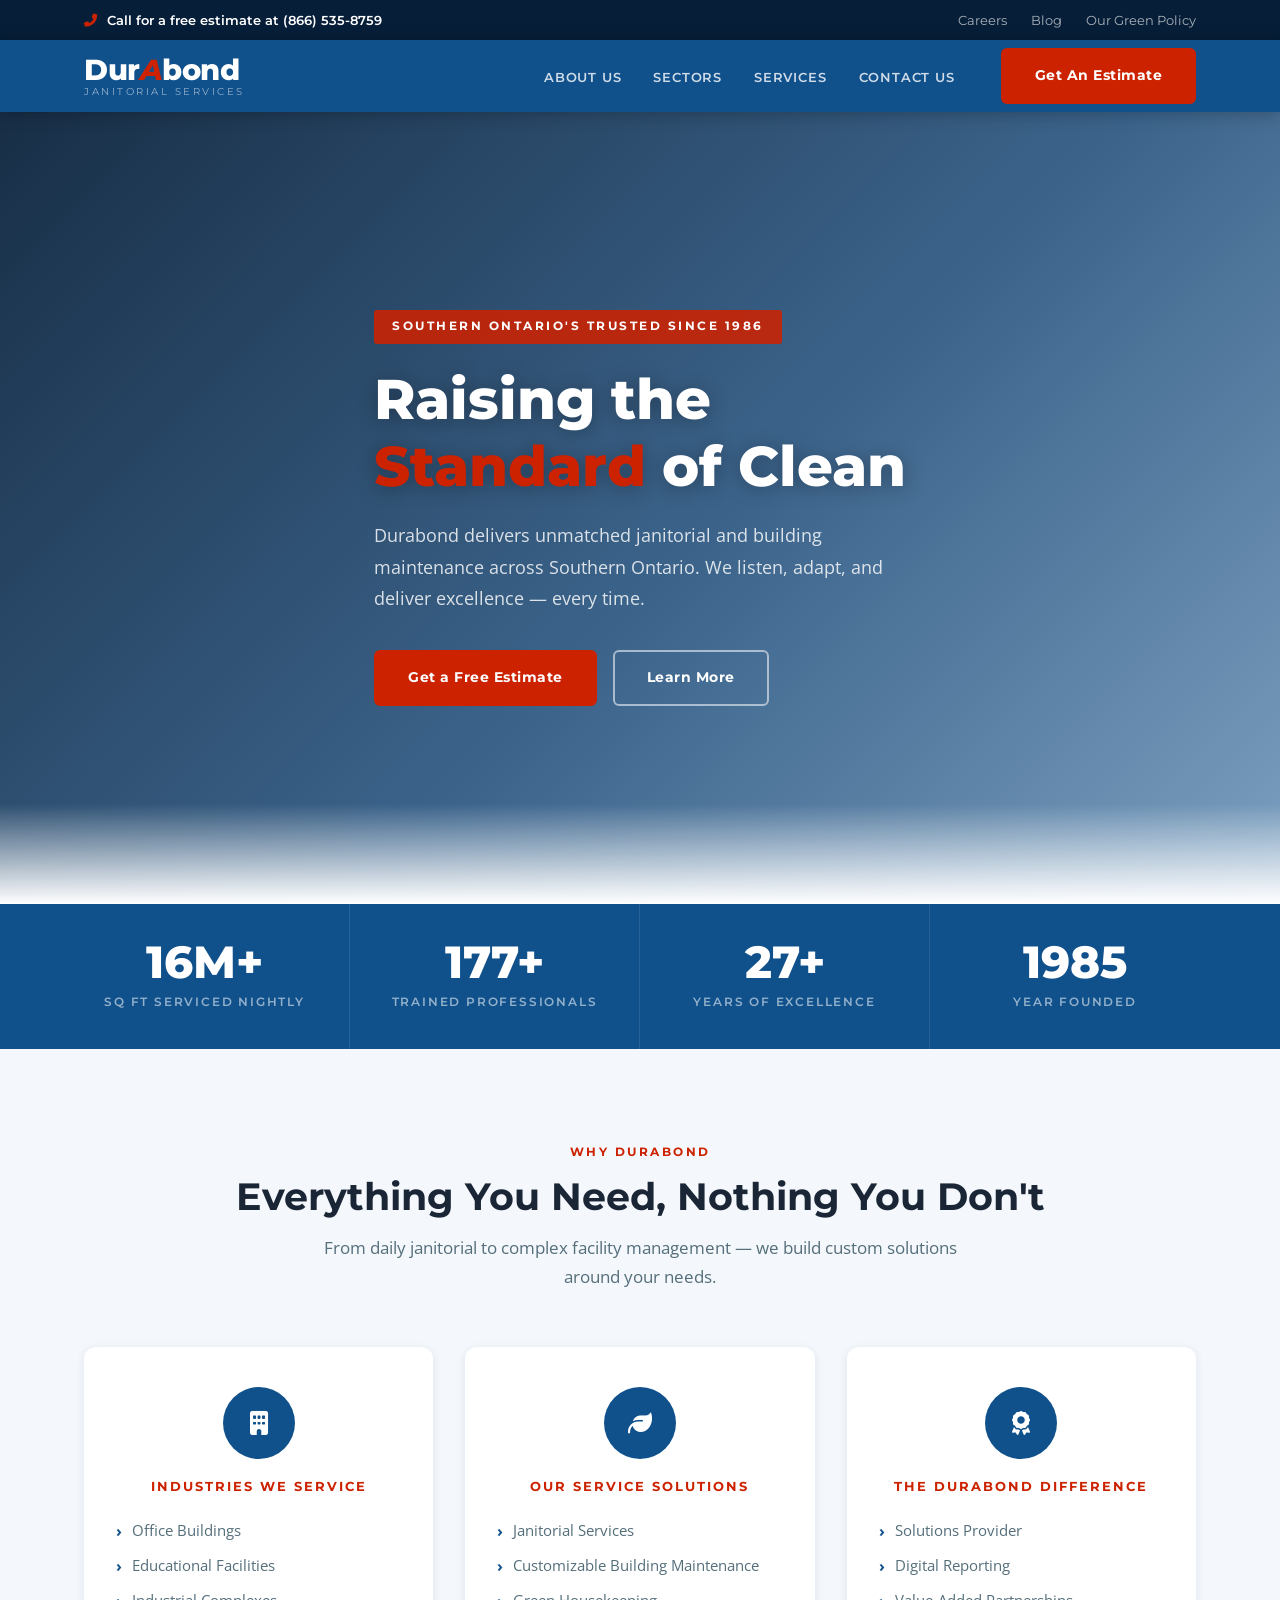
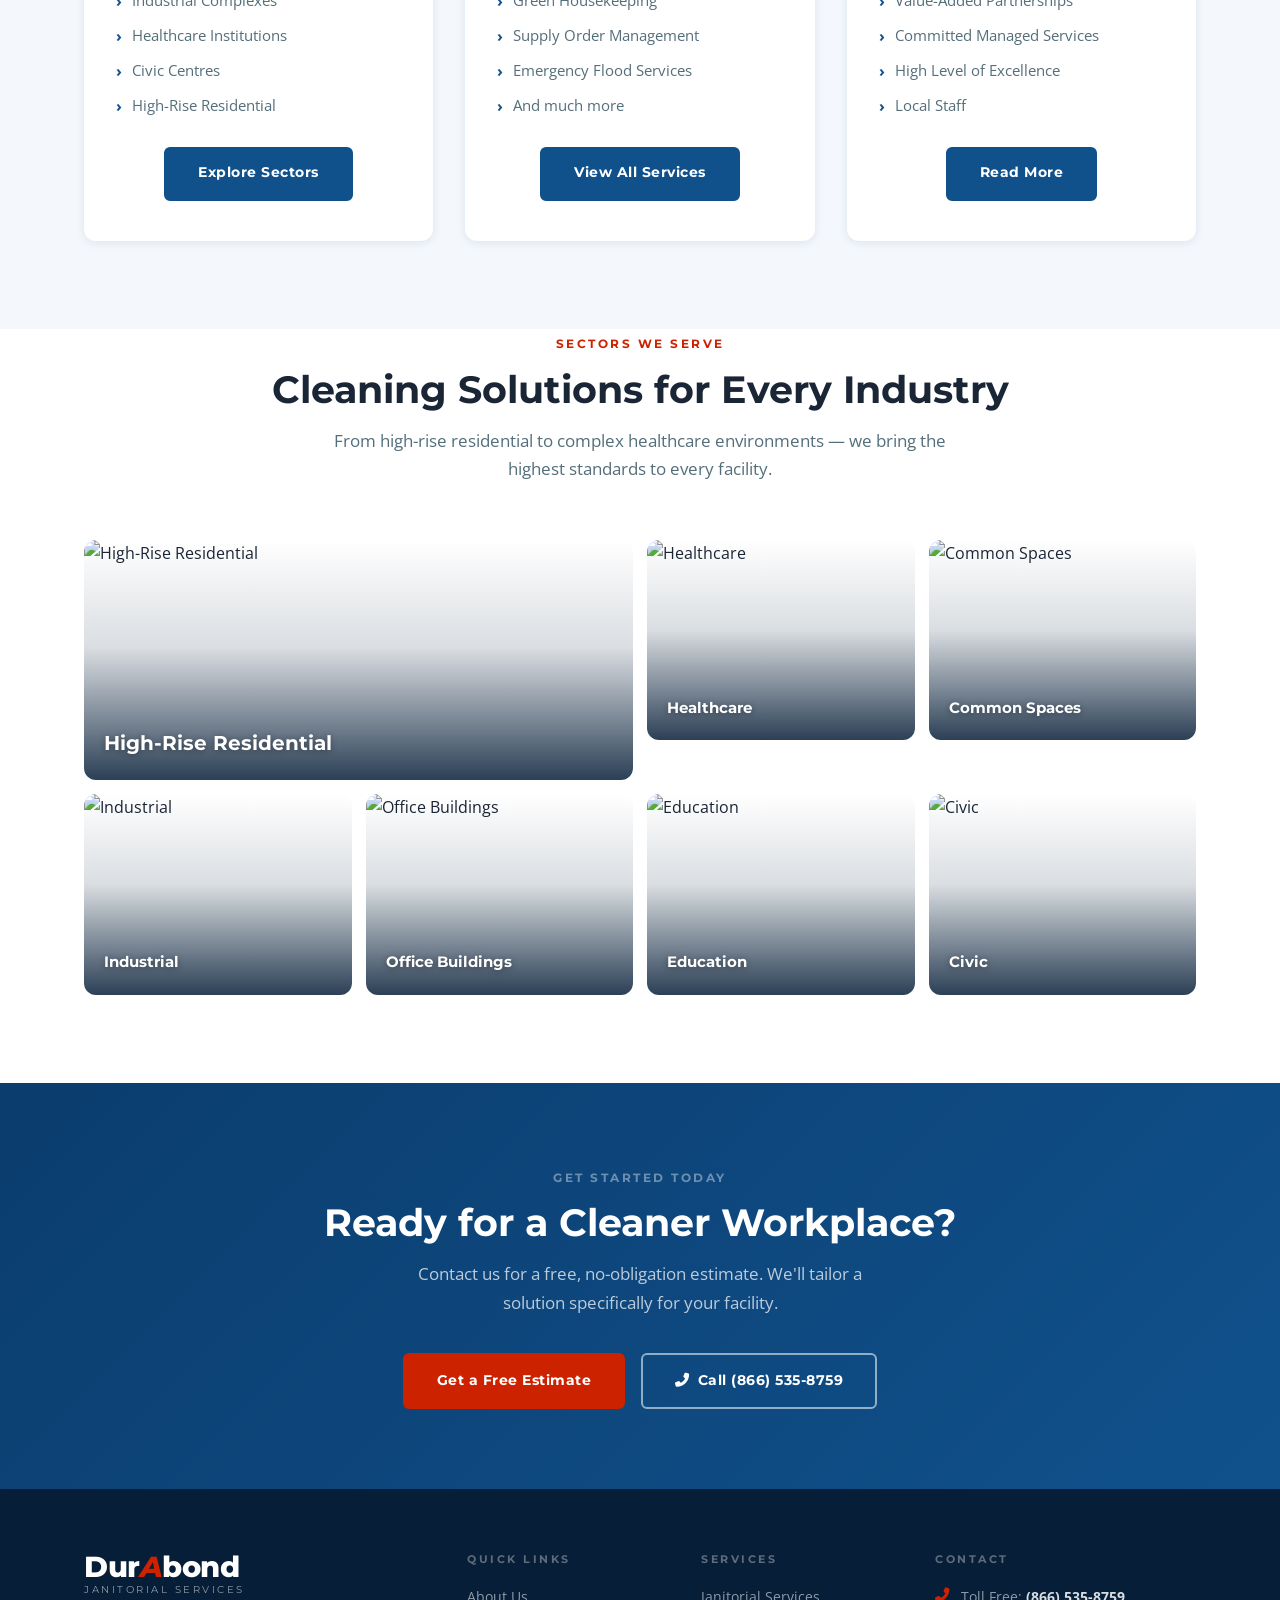
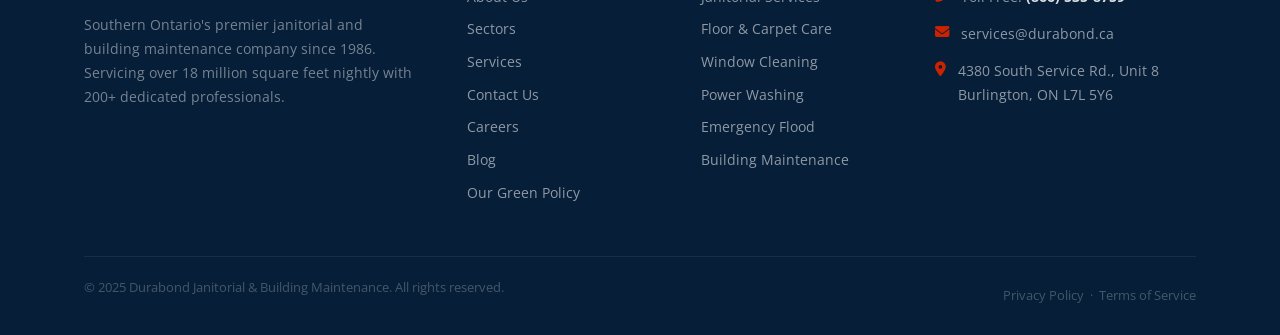
==== index.html @ b27818d4 "Initial commit: Durabond Janitorial Services website" ====
<!DOCTYPE html>
<html lang="en">
<head>
  <meta charset="UTF-8">
  <meta name="viewport" content="width=device-width, initial-scale=1.0">
  <title>Home — Durabond Janitorial Services</title>
  <meta name="description" content="Southern Ontario's premier janitorial and building maintenance company since 1986. Serving 18M+ sq ft nightly with 200+ trained professionals.">
  <link rel="preconnect" href="https://fonts.googleapis.com">
  <link rel="preconnect" href="https://fonts.gstatic.com" crossorigin>
  <link href="https://fonts.googleapis.com/css2?family=Montserrat:wght@400;500;600;700;800&family=Open+Sans:wght@400;500;600&display=swap" rel="stylesheet">
  <link rel="stylesheet" href="https://cdnjs.cloudflare.com/ajax/libs/font-awesome/6.5.0/css/all.min.css">
  <link rel="stylesheet" href="css/style.css">
</head>
<body>

  <!-- TOP BAR -->
  <div class="topbar">
    <div class="container">
      <div class="topbar-left">
        <a href="tel:18665358759" class="topbar-phone">
          <i class="fas fa-phone-alt"></i> Call for a free estimate at (866) 535-8759
        </a>
      </div>
      <div class="topbar-right">
        <a href="#">Careers</a>
        <a href="#">Blog</a>
        <a href="#">Our Green Policy</a>
      </div>
    </div>
  </div>

  <!-- HEADER -->
  <header class="header" id="header">
    <div class="container">
      <div class="header-inner">
        <a href="index.html" class="logo">
          <div class="logo-mark">Dur<span class="logo-a">A</span>bond</div>
          <div class="logo-sub">JANITORIAL SERVICES</div>
        </a>
        <nav class="nav" id="nav">
          <ul class="nav-list">
            <li><a href="about.html"    class="nav-link">ABOUT US</a></li>
            <li><a href="sectors.html"  class="nav-link">SECTORS</a></li>
            <li><a href="services.html" class="nav-link">SERVICES</a></li>
            <li><a href="contact.html"  class="nav-link">CONTACT US</a></li>
          </ul>
        </nav>
        <div class="header-actions">
          <a href="contact.html" class="btn btn-red">Get An Estimate</a>
          <button class="hamburger" id="hamburger" aria-label="Toggle menu">
            <span></span><span></span><span></span>
          </button>
        </div>
      </div>
    </div>
  </header>

  <!-- HERO -->
  <section class="hero">
    <div class="container">
      <div class="hero-content">
        <div class="hero-tag">Southern Ontario's Trusted Since 1986</div>
        <h1>Raising the<br><span>Standard</span> of Clean</h1>
        <p class="hero-sub">
          Durabond delivers unmatched janitorial and building maintenance
          across Southern Ontario. We listen, adapt, and deliver
          excellence — every time.
        </p>
        <div class="hero-actions">
          <a href="contact.html" class="btn btn-red">Get a Free Estimate</a>
          <a href="about.html"   class="btn btn-outline">Learn More</a>
        </div>
      </div>
    </div>
  </section>

  <!-- STATS STRIP -->
  <div class="stats-strip">
    <div class="stats-grid">
      <div class="stat-item">
        <div class="stat-number">
          <span class="stat-count" data-target="18" data-suffix="M+">18M+</span>
        </div>
        <div class="stat-label">Sq Ft Serviced Nightly</div>
      </div>
      <div class="stat-item">
        <div class="stat-number">
          <span class="stat-count" data-target="200" data-suffix="+">200+</span>
        </div>
        <div class="stat-label">Trained Professionals</div>
      </div>
      <div class="stat-item">
        <div class="stat-number">
          <span class="stat-count" data-target="30" data-suffix="+">30+</span>
        </div>
        <div class="stat-label">Years of Excellence</div>
      </div>
      <div class="stat-item">
        <div class="stat-number">
          <span class="stat-count" data-target="1986" data-from="1970" data-dur="1600" data-suffix="" data-noformat="true">1986</span>
        </div>
        <div class="stat-label">Year Founded</div>
      </div>
    </div>
  </div>

  <!-- FEATURES -->
  <section class="section features">
    <div class="container">
      <div class="section-header reveal">
        <div class="section-tag">Why Durabond</div>
        <h2>Everything You Need, Nothing You Don't</h2>
        <p>From daily janitorial to complex facility management — we build custom solutions around your needs.</p>
      </div>
      <div class="grid-3">
        <div class="feature-card">
          <div class="feature-icon"><i class="fas fa-building"></i></div>
          <h3>Industries We Service</h3>
          <ul>
            <li>Office Buildings</li>
            <li>Educational Facilities</li>
            <li>Industrial Complexes</li>
            <li>Healthcare Institutions</li>
            <li>Civic Centres</li>
            <li>High-Rise Residential</li>
          </ul>
          <a href="sectors.html" class="btn btn-navy">Explore Sectors</a>
        </div>
        <div class="feature-card">
          <div class="feature-icon"><i class="fas fa-leaf"></i></div>
          <h3>Our Service Solutions</h3>
          <ul>
            <li>Janitorial Services</li>
            <li>Customizable Building Maintenance</li>
            <li>Green Housekeeping</li>
            <li>Supply Order Management</li>
            <li>Emergency Flood Services</li>
            <li>And much more</li>
          </ul>
          <a href="services.html" class="btn btn-navy">View All Services</a>
        </div>
        <div class="feature-card">
          <div class="feature-icon"><i class="fas fa-award"></i></div>
          <h3>The Durabond Difference</h3>
          <ul>
            <li>Solutions Provider</li>
            <li>Digital Reporting</li>
            <li>Value-Added Partnerships</li>
            <li>Committed Managed Services</li>
            <li>High Level of Excellence</li>
            <li>Local Staff</li>
          </ul>
          <a href="about.html" class="btn btn-navy">Read More</a>
        </div>
      </div>
    </div>
  </section>

  <!-- SECTORS SHOWCASE -->
  <section class="section sectors-showcase" style="padding-top:0">
    <div class="container">
      <div class="section-header reveal">
        <div class="section-tag">Sectors We Serve</div>
        <h2>Cleaning Solutions for Every Industry</h2>
        <p>From high-rise residential to complex healthcare environments — we bring the highest standards to every facility.</p>
      </div>
      <div class="sectors-grid">
        <div class="sector-card wide reveal" onclick="location.href='sectors.html'">
          <img src="https://images.unsplash.com/photo-1486325212027-8081e485255e?w=900&q=80&auto=format&fit=crop" alt="High-Rise Residential" loading="lazy">
          <div class="sector-overlay"><div class="sector-label">High-Rise Residential</div></div>
        </div>
        <div class="sector-card reveal reveal-delay-1" onclick="location.href='sectors.html'">
          <img src="https://images.unsplash.com/photo-1519494026892-80bbd2d6fd0d?w=600&q=80&auto=format&fit=crop" alt="Healthcare" loading="lazy">
          <div class="sector-overlay"><div class="sector-label">Healthcare</div></div>
        </div>
        <div class="sector-card reveal reveal-delay-2" onclick="location.href='sectors.html'">
          <img src="https://images.unsplash.com/photo-1497366412874-3415097a27e7?w=600&q=80&auto=format&fit=crop" alt="Common Spaces" loading="lazy">
          <div class="sector-overlay"><div class="sector-label">Common Spaces</div></div>
        </div>
        <div class="sector-card reveal reveal-delay-1" onclick="location.href='sectors.html'">
          <img src="https://images.unsplash.com/photo-1504307651254-35680f356dfd?w=600&q=80&auto=format&fit=crop" alt="Industrial" loading="lazy">
          <div class="sector-overlay"><div class="sector-label">Industrial</div></div>
        </div>
        <div class="sector-card reveal reveal-delay-2" onclick="location.href='sectors.html'">
          <img src="https://images.unsplash.com/photo-1497366216548-37526070297c?w=600&q=80&auto=format&fit=crop" alt="Office Buildings" loading="lazy">
          <div class="sector-overlay"><div class="sector-label">Office Buildings</div></div>
        </div>
        <div class="sector-card reveal reveal-delay-3" onclick="location.href='sectors.html'">
          <img src="https://images.unsplash.com/photo-1580582932707-520aed937b7b?w=600&q=80&auto=format&fit=crop" alt="Education" loading="lazy">
          <div class="sector-overlay"><div class="sector-label">Education</div></div>
        </div>
        <div class="sector-card reveal reveal-delay-4" onclick="location.href='sectors.html'">
          <img src="https://images.unsplash.com/photo-1568992687947-868a62a9f521?w=600&q=80&auto=format&fit=crop" alt="Civic" loading="lazy">
          <div class="sector-overlay"><div class="sector-label">Civic</div></div>
        </div>
      </div>
    </div>
  </section>

  <!-- CTA BANNER -->
  <section class="cta-banner">
    <div class="container">
      <div class="section-tag" style="color:rgba(255,255,255,.4)">Get Started Today</div>
      <h2>Ready for a Cleaner Workplace?</h2>
      <p>Contact us for a free, no-obligation estimate. We'll tailor a solution specifically for your facility.</p>
      <div class="btn-group">
        <a href="contact.html"       class="btn btn-red">Get a Free Estimate</a>
        <a href="tel:18665358759"   class="btn btn-outline">
          <i class="fas fa-phone-alt" style="margin-right:8px"></i>Call (866) 535-8759
        </a>
      </div>
    </div>
  </section>

  <!-- FOOTER -->
  <footer class="footer">
    <div class="container">
      <div class="footer-grid">
        <div class="footer-brand">
          <a href="index.html" class="logo">
            <div class="logo-mark">Dur<span class="logo-a">A</span>bond</div>
            <div class="logo-sub">JANITORIAL SERVICES</div>
          </a>
          <p>Southern Ontario's premier janitorial and building maintenance company since 1986. Servicing over 18 million square feet nightly with 200+ dedicated professionals.</p>
        </div>
        <div class="footer-col">
          <h5>Quick Links</h5>
          <div class="footer-links">
            <a href="about.html">About Us</a>
            <a href="sectors.html">Sectors</a>
            <a href="services.html">Services</a>
            <a href="contact.html">Contact Us</a>
            <a href="#">Careers</a>
            <a href="#">Blog</a>
            <a href="#">Our Green Policy</a>
          </div>
        </div>
        <div class="footer-col">
          <h5>Services</h5>
          <div class="footer-links">
            <a href="services.html">Janitorial Services</a>
            <a href="services.html">Floor &amp; Carpet Care</a>
            <a href="services.html">Window Cleaning</a>
            <a href="services.html">Power Washing</a>
            <a href="services.html">Emergency Flood</a>
            <a href="services.html">Building Maintenance</a>
          </div>
        </div>
        <div class="footer-col">
          <h5>Contact</h5>
          <div class="footer-ci-item">
            <i class="fas fa-phone-alt"></i>
            <div>Toll Free: <strong style="color:rgba(255,255,255,.85)">(866) 535-8759</strong></div>
          </div>
          <div class="footer-ci-item">
            <i class="fas fa-envelope"></i>
            <div>services@durabond.ca</div>
          </div>
          <div class="footer-ci-item">
            <i class="fas fa-map-marker-alt"></i>
            <div>4380 South Service Rd., Unit 8<br>Burlington, ON  L7L 5Y6</div>
          </div>
        </div>
      </div>
      <div class="footer-bottom">
        <p>&copy; 2025 Durabond Janitorial &amp; Building Maintenance. All rights reserved.</p>
        <p><a href="#">Privacy Policy</a> &nbsp;·&nbsp; <a href="#">Terms of Service</a></p>
      </div>
    </div>
  </footer>

  <script src="js/main.js"></script>
</body>
</html>
---- css/style.css ----
/* ============================================================
   DURABOND JANITORIAL SERVICES — Redesign Preview 2025
   Brand: Navy #10518C | Red #CC2200 | White
   ============================================================ */

@import url('https://fonts.googleapis.com/css2?family=Montserrat:wght@400;500;600;700;800&family=Open+Sans:wght@400;500;600&display=swap');

/* ==================== RESET & VARIABLES ==================== */
*, *::before, *::after { box-sizing: border-box; margin: 0; padding: 0; }

:root {
  --navy:        #10518C;
  --navy-dark:   #0b3d6e;
  --navy-darker: #061e38;
  --red:         #CC2200;
  --red-hover:   #a81b00;
  --white:       #ffffff;
  --off-white:   #f4f7fb;
  --light:       #eef1f8;
  --border:      #dce4ef;
  --text:        #1a2535;
  --muted:       #546e7a;
  --font-h:      'Montserrat', sans-serif;
  --font-b:      'Open Sans', sans-serif;
  --sh-sm:       0 2px 8px rgba(16,81,140,.10);
  --sh:          0 4px 20px rgba(16,81,140,.15);
  --sh-lg:       0 8px 40px rgba(16,81,140,.20);
  --r:           6px;
  --r-lg:        12px;
  --ease:        0.3s ease;
  --max:         1160px;
}

html { scroll-behavior: smooth; }
body { font-family: var(--font-b); font-size: 16px; color: var(--text); line-height: 1.7; background: var(--white); }
img  { max-width: 100%; height: auto; display: block; }
a    { text-decoration: none; color: inherit; }
ul   { list-style: none; }
p    { margin-bottom: 1rem; }
p:last-child { margin-bottom: 0; }

/* ==================== TYPOGRAPHY ==================== */
h1, h2, h3, h4, h5 { font-family: var(--font-h); line-height: 1.2; color: var(--text); }
h1 { font-size: clamp(2rem, 5vw, 3.5rem); font-weight: 800; }
h2 { font-size: clamp(1.6rem, 3.5vw, 2.4rem); font-weight: 700; }
h3 { font-size: 1.3rem; font-weight: 700; }
h4 { font-size: 1.05rem; font-weight: 600; }

/* ==================== LAYOUT ==================== */
.container { max-width: var(--max); margin: 0 auto; padding: 0 24px; }

.section    { padding: 88px 0; }
.section-sm { padding: 56px 0; }

.section-header        { text-align: center; margin-bottom: 56px; }
.section-header h2     { margin-bottom: 14px; }
.section-header p      { font-size: 1.05rem; color: var(--muted); max-width: 640px; margin: 0 auto; }

.section-tag {
  display: inline-block;
  font-family: var(--font-h);
  font-size: 0.72rem;
  font-weight: 700;
  letter-spacing: 2.5px;
  text-transform: uppercase;
  color: var(--red);
  margin-bottom: 12px;
}

.grid-2 { display: grid; grid-template-columns: 1fr 1fr; gap: 40px; }
.grid-3 { display: grid; grid-template-columns: repeat(3, 1fr); gap: 32px; }
.grid-4 { display: grid; grid-template-columns: repeat(4, 1fr); gap: 28px; }

/* ==================== BUTTONS ==================== */
.btn {
  display: inline-block;
  font-family: var(--font-h);
  font-size: 0.88rem;
  font-weight: 700;
  letter-spacing: 0.5px;
  padding: 14px 32px;
  border-radius: var(--r);
  border: 2px solid transparent;
  cursor: pointer;
  transition: var(--ease);
  white-space: nowrap;
}
.btn-red    { background: var(--red);  color: var(--white); border-color: var(--red); }
.btn-red:hover    { background: var(--red-hover); border-color: var(--red-hover); transform: translateY(-2px); box-shadow: 0 6px 20px rgba(204,34,0,.35); }
.btn-navy   { background: var(--navy); color: var(--white); border-color: var(--navy); }
.btn-navy:hover   { background: var(--navy-dark); border-color: var(--navy-dark); transform: translateY(-2px); box-shadow: 0 6px 20px rgba(16,81,140,.35); }
.btn-outline { background: transparent; color: var(--white); border-color: rgba(255,255,255,.55); }
.btn-outline:hover { background: rgba(255,255,255,.12); border-color: var(--white); transform: translateY(-2px); }

/* ==================== TOP BAR ==================== */
.topbar { background: var(--navy-darker); padding: 9px 0; font-size: 0.82rem; font-family: var(--font-h); }
.topbar .container { display: flex; align-items: center; justify-content: space-between; }
.topbar a { color: rgba(255,255,255,.65); transition: var(--ease); }
.topbar a:hover { color: var(--white); }
.topbar-phone { color: var(--white) !important; font-weight: 600; }
.topbar-phone i { color: var(--red); margin-right: 6px; }
.topbar-right { display: flex; gap: 24px; }

/* ==================== HEADER ==================== */
.header {
  background: var(--navy);
  position: sticky;
  top: 0;
  z-index: 1000;
  box-shadow: 0 2px 16px rgba(0,0,0,.25);
}
.header-inner {
  display: flex;
  align-items: center;
  height: 72px;
  gap: 32px;
}

/* Logo */
.logo { display: flex; flex-direction: column; line-height: 1; flex-shrink: 0; }
.logo-mark { font-family: var(--font-h); font-size: 1.8rem; font-weight: 800; color: var(--white); letter-spacing: -0.5px; }
.logo-mark .logo-a { color: var(--red); font-style: italic; }
.logo-sub  { font-family: var(--font-h); font-size: 0.6rem; letter-spacing: 2.5px; text-transform: uppercase; color: rgba(255,255,255,.55); margin-top: 3px; }

/* Nav */
.nav { margin-left: auto; }
.nav-list { display: flex; align-items: center; gap: 4px; }
.nav-link {
  font-family: var(--font-h);
  font-size: 0.82rem;
  font-weight: 600;
  letter-spacing: 0.8px;
  color: rgba(255,255,255,.8);
  padding: 7px 14px;
  border-radius: var(--r);
  transition: var(--ease);
}
.nav-link:hover, .nav-link.active { color: var(--white); background: rgba(255,255,255,.12); }

/* Header Actions */
.header-actions { display: flex; align-items: center; gap: 16px; flex-shrink: 0; }

/* Hamburger */
.hamburger { display: none; flex-direction: column; justify-content: center; gap: 5px; background: none; border: none; cursor: pointer; padding: 4px; width: 36px; }
.hamburger span { display: block; height: 2px; width: 100%; background: var(--white); border-radius: 2px; transition: var(--ease); }
.hamburger.active span:nth-child(1) { transform: translateY(7px) rotate(45deg); }
.hamburger.active span:nth-child(2) { opacity: 0; transform: scaleX(0); }
.hamburger.active span:nth-child(3) { transform: translateY(-7px) rotate(-45deg); }

/* ==================== HERO ==================== */
.hero {
  position: relative;
  min-height: 88vh;
  display: flex;
  align-items: center;
  background:
    linear-gradient(135deg, rgba(6,30,56,.93) 0%, rgba(11,61,110,.80) 55%, rgba(16,81,140,.55) 100%),
    url('https://images.unsplash.com/photo-1486325212027-8081e485255e?w=1600&q=85&auto=format&fit=crop') center/cover no-repeat;
  overflow: hidden;
}
.hero::after {
  content: '';
  position: absolute;
  bottom: 0; left: 0; right: 0;
  height: 100px;
  background: linear-gradient(to top, var(--white) 0%, transparent 100%);
  pointer-events: none;
}
.hero-content { position: relative; z-index: 1; max-width: 700px; }
.hero-tag {
  display: inline-block;
  background: rgba(204,34,0,.88);
  color: var(--white);
  font-family: var(--font-h);
  font-size: 0.72rem;
  font-weight: 700;
  letter-spacing: 2.5px;
  text-transform: uppercase;
  padding: 7px 18px;
  border-radius: 3px;
  margin-bottom: 22px;
}
.hero h1      { color: var(--white); margin-bottom: 20px; text-shadow: 0 2px 20px rgba(0,0,0,.3); }
.hero h1 span { color: var(--red); }
.hero-sub     { font-size: 1.12rem; color: rgba(255,255,255,.82); margin-bottom: 36px; max-width: 520px; line-height: 1.75; }
.hero-actions { display: flex; gap: 16px; flex-wrap: wrap; }

/* Hero animations */
.hero-content > * { opacity: 0; animation: fadeUp 0.8s ease forwards; }
.hero-content > *:nth-child(1) { animation-delay: 0.15s; }
.hero-content > *:nth-child(2) { animation-delay: 0.30s; }
.hero-content > *:nth-child(3) { animation-delay: 0.45s; }
.hero-content > *:nth-child(4) { animation-delay: 0.60s; }

/* ==================== STATS STRIP ==================== */
.stats-strip { background: var(--navy); }
.stats-grid  { display: grid; grid-template-columns: repeat(4, 1fr); max-width: var(--max); margin: 0 auto; }
.stat-item   {
  padding: 36px 24px;
  text-align: center;
  border-right: 1px solid rgba(255,255,255,.1);
  transition: var(--ease);
}
.stat-item:last-child { border-right: none; }
.stat-item:hover { background: rgba(255,255,255,.06); }
.stat-number { font-family: var(--font-h); font-size: 2.8rem; font-weight: 800; color: var(--white); line-height: 1; margin-bottom: 7px; }
.stat-number .stat-count { color: var(--white); }
.stat-number .stat-unit  { color: var(--red); font-size: 2.2rem; }
.stat-label  { font-family: var(--font-h); font-size: 0.75rem; font-weight: 600; letter-spacing: 1.8px; text-transform: uppercase; color: rgba(255,255,255,.55); }

/* ==================== FEATURES SECTION ==================== */
.features { background: var(--off-white); }
.feature-card {
  background: var(--white);
  border-radius: var(--r-lg);
  padding: 40px 32px;
  text-align: center;
  box-shadow: var(--sh-sm);
  transition: var(--ease);
  display: flex;
  flex-direction: column;
  align-items: center;
}
.feature-card:hover { transform: translateY(-5px); box-shadow: var(--sh); }
.feature-icon { width: 72px; height: 72px; background: var(--navy); border-radius: 50%; display: flex; align-items: center; justify-content: center; margin: 0 auto 20px; }
.feature-icon i { font-size: 1.5rem; color: var(--white); }
.feature-card h3 { font-size: 0.82rem; letter-spacing: 2px; text-transform: uppercase; color: var(--red); margin-bottom: 18px; }
.feature-card ul { text-align: left; color: var(--muted); font-size: 0.92rem; width: 100%; }
.feature-card ul li { padding: 5px 0; padding-left: 16px; position: relative; }
.feature-card ul li::before { content: '›'; position: absolute; left: 0; color: var(--navy); font-weight: 700; font-size: 1rem; }
.feature-card .btn { margin-top: auto; padding-top: 12px; }
.feature-card .btn { margin-top: 24px; }

/* ==================== SECTORS SHOWCASE (Homepage) ==================== */
.sectors-showcase { background: var(--white); }
.sectors-grid {
  display: grid;
  grid-template-columns: repeat(4, 1fr);
  gap: 14px;
}
.sector-card         { position: relative; border-radius: var(--r-lg); overflow: hidden; cursor: pointer; aspect-ratio: 4/3; }
.sector-card.wide    { grid-column: span 2; aspect-ratio: 16/7; }
.sector-card img     { width: 100%; height: 100%; object-fit: cover; transition: transform 0.55s ease; }
.sector-card:hover img { transform: scale(1.06); }
.sector-overlay      {
  position: absolute; inset: 0;
  background: linear-gradient(to top, rgba(6,30,56,.85) 0%, rgba(6,30,56,.15) 55%, transparent 100%);
  display: flex; align-items: flex-end; padding: 20px;
  transition: var(--ease);
}
.sector-card:hover .sector-overlay { background: linear-gradient(to top, rgba(204,34,0,.82) 0%, rgba(6,30,56,.35) 55%, transparent 100%); }
.sector-label { font-family: var(--font-h); font-size: 0.95rem; font-weight: 700; color: var(--white); text-shadow: 0 1px 6px rgba(0,0,0,.4); }
.sector-card.wide .sector-label { font-size: 1.25rem; }

/* ==================== CTA BANNER ==================== */
.cta-banner { background: linear-gradient(135deg, var(--navy-dark) 0%, var(--navy) 100%); padding: 80px 0; text-align: center; }
.cta-banner h2  { color: var(--white); margin-bottom: 14px; }
.cta-banner p   { color: rgba(255,255,255,.72); font-size: 1.05rem; margin-bottom: 36px; max-width: 480px; margin-left: auto; margin-right: auto; }
.cta-banner .btn-group { display: flex; gap: 16px; justify-content: center; flex-wrap: wrap; }

/* ==================== PAGE HERO (inner pages) ==================== */
.page-hero {
  background: linear-gradient(135deg, var(--navy-darker) 0%, var(--navy) 100%);
  padding: 64px 0 54px;
  position: relative;
  overflow: hidden;
}
.page-hero::before {
  content: '';
  position: absolute; top: -40%; right: -8%;
  width: 600px; height: 600px;
  background: radial-gradient(circle, rgba(204,34,0,.12) 0%, transparent 65%);
  pointer-events: none;
}
.page-hero-content { position: relative; z-index: 1; }
.page-hero h1    { color: var(--white); font-size: 2.8rem; margin-bottom: 12px; }
.page-hero p     { color: rgba(255,255,255,.72); font-size: 1.05rem; max-width: 560px; }
.breadcrumb      { display: flex; align-items: center; gap: 8px; font-family: var(--font-h); font-size: 0.78rem; color: rgba(255,255,255,.45); margin-bottom: 14px; }
.breadcrumb a    { color: rgba(255,255,255,.65); transition: var(--ease); }
.breadcrumb a:hover { color: var(--white); }
.breadcrumb i    { font-size: 0.6rem; }
.breadcrumb span { color: rgba(255,255,255,.9); }

/* ==================== ABOUT PAGE ==================== */
.about-intro   { background: var(--white); }
.about-text h2 { margin-bottom: 20px; }
.about-text p  { color: var(--muted); font-size: 1.02rem; line-height: 1.8; }

.about-highlights { background: var(--off-white); border-radius: var(--r-lg); padding: 36px 32px; }
.about-highlights h4 { font-size: 0.75rem; letter-spacing: 2px; text-transform: uppercase; color: var(--red); margin-bottom: 24px; }
.highlight-item { display: flex; align-items: flex-start; gap: 16px; padding: 14px 0; border-bottom: 1px solid var(--border); }
.highlight-item:last-child { border-bottom: none; padding-bottom: 0; }
.highlight-num  { font-family: var(--font-h); font-size: 2rem; font-weight: 800; color: var(--navy); line-height: 1; flex-shrink: 0; min-width: 80px; }
.highlight-desc { font-size: 0.9rem; color: var(--muted); padding-top: 4px; line-height: 1.5; }

/* CLEAN Values */
.clean-values { background: var(--navy); padding: 88px 0; }
.clean-values .section-header h2 { color: var(--white); }
.clean-values .section-header p  { color: rgba(255,255,255,.6); }
.clean-values .section-tag       { color: rgba(255,120,80,.9); }
.clean-grid { display: grid; grid-template-columns: repeat(5, 1fr); gap: 18px; }
.clean-card {
  background: rgba(255,255,255,.07);
  border: 1px solid rgba(255,255,255,.12);
  border-radius: var(--r-lg);
  padding: 32px 20px;
  text-align: center;
  transition: var(--ease);
}
.clean-card:hover { background: rgba(255,255,255,.13); transform: translateY(-4px); }
.clean-letter { font-family: var(--font-h); font-size: 3rem; font-weight: 800; color: var(--red); line-height: 1; margin-bottom: 8px; }
.clean-word   { font-family: var(--font-h); font-size: 0.95rem; font-weight: 700; color: var(--white); margin-bottom: 10px; }
.clean-desc   { font-size: 0.83rem; color: rgba(255,255,255,.6); line-height: 1.55; }

/* Mission / Vision */
.philosophy { background: var(--off-white); }
.mv-cards   { display: grid; grid-template-columns: 1fr 1fr; gap: 28px; }
.mv-card    { background: var(--white); border-radius: var(--r-lg); padding: 44px 40px; border-top: 4px solid var(--navy); box-shadow: var(--sh-sm); }
.mv-card.vision { border-top-color: var(--red); }
.mv-card h4 { font-size: 0.72rem; letter-spacing: 2.5px; text-transform: uppercase; color: var(--muted); margin-bottom: 14px; }
.mv-card p  { font-size: 1.05rem; color: var(--text); font-style: italic; line-height: 1.75; margin: 0; }

/* Specialties */
.specialties { background: var(--white); }
.spec-grid   { display: grid; grid-template-columns: repeat(3, 1fr); gap: 16px; }
.spec-item   {
  display: flex; align-items: center; gap: 14px;
  background: var(--off-white);
  padding: 18px 22px;
  border-radius: var(--r);
  border-left: 3px solid transparent;
  transition: var(--ease);
}
.spec-item:hover { background: var(--light); border-left-color: var(--red); transform: translateX(3px); }
.spec-item i    { font-size: 1.1rem; color: var(--navy); width: 22px; flex-shrink: 0; }
.spec-item span { font-family: var(--font-h); font-size: 0.88rem; font-weight: 600; color: var(--text); }

/* Team */
.team      { background: var(--off-white); }
.team-grid { display: grid; grid-template-columns: repeat(4, 1fr); gap: 24px; }
.team-card { text-align: center; background: var(--white); border-radius: var(--r-lg); padding: 28px 20px; box-shadow: var(--sh-sm); transition: var(--ease); }
.team-card:hover { transform: translateY(-4px); box-shadow: var(--sh); }
.team-photo { width: 80px; height: 80px; border-radius: 50%; margin: 0 auto 14px; background: var(--light); border: 3px solid var(--border); display: flex; align-items: center; justify-content: center; overflow: hidden; }
.team-photo i    { font-size: 2rem; color: var(--navy); }
.team-name  { font-family: var(--font-h); font-size: 0.92rem; font-weight: 700; color: var(--text); margin-bottom: 5px; }
.team-role  { font-size: 0.78rem; font-family: var(--font-h); font-weight: 600; color: var(--red); letter-spacing: 0.3px; }
.team-exp   { font-size: 0.78rem; color: var(--muted); margin-top: 4px; }

/* ==================== SECTORS PAGE ==================== */
.sectors-full { background: var(--white); }
.sector-row {
  display: grid;
  grid-template-columns: 1fr 1fr;
  border-radius: var(--r-lg);
  overflow: hidden;
  box-shadow: var(--sh);
  margin-bottom: 40px;
  transition: var(--ease);
}
.sector-row:last-child { margin-bottom: 0; }
.sector-row.flip { direction: rtl; }
.sector-row.flip > * { direction: ltr; }
.sector-row:hover { box-shadow: var(--sh-lg); }
.sector-row-img { position: relative; min-height: 320px; overflow: hidden; }
.sector-row-img img { width: 100%; height: 100%; object-fit: cover; transition: transform 0.55s ease; }
.sector-row:hover .sector-row-img img { transform: scale(1.04); }
.sector-row-body { padding: 52px 48px; display: flex; flex-direction: column; justify-content: center; background: var(--white); }
.sector-row-body h3 { font-size: 1.65rem; color: var(--navy); margin-bottom: 14px; }
.sector-row-body p  { color: var(--muted); font-size: 0.97rem; margin-bottom: 20px; }
.sector-bullets { display: flex; flex-direction: column; gap: 8px; margin-bottom: 28px; }
.sector-bullet  { display: flex; align-items: center; gap: 10px; font-size: 0.9rem; color: var(--text); }
.sector-bullet::before { content: ''; width: 7px; height: 7px; border-radius: 50%; background: var(--red); flex-shrink: 0; }

/* ==================== SERVICES PAGE ==================== */
.services-cats { background: var(--off-white); }
.svc-category  { margin-bottom: 64px; }
.svc-category:last-child { margin-bottom: 0; }
.cat-header { display: flex; align-items: center; gap: 16px; margin-bottom: 28px; padding-bottom: 16px; border-bottom: 2px solid var(--border); }
.cat-icon   { width: 48px; height: 48px; background: var(--navy); border-radius: var(--r); display: flex; align-items: center; justify-content: center; flex-shrink: 0; }
.cat-icon i { color: var(--white); font-size: 1.2rem; }
.cat-header h3 { font-size: 1.35rem; color: var(--navy); }
.svc-cards  { display: grid; grid-template-columns: repeat(3, 1fr); gap: 18px; }
.svc-card {
  background: var(--white);
  border-radius: var(--r-lg);
  padding: 26px 22px;
  box-shadow: var(--sh-sm);
  transition: var(--ease);
  border-bottom: 3px solid transparent;
}
.svc-card:hover { box-shadow: var(--sh); border-bottom-color: var(--red); transform: translateY(-3px); }
.svc-icon   { width: 42px; height: 42px; background: var(--light); border-radius: var(--r); display: flex; align-items: center; justify-content: center; margin-bottom: 13px; }
.svc-icon i { color: var(--navy); font-size: 1.05rem; }
.svc-card h4 { font-size: 0.97rem; color: var(--text); margin-bottom: 8px; }
.svc-card p  { font-size: 0.86rem; color: var(--muted); line-height: 1.6; margin: 0; }

/* ==================== CONTACT PAGE ==================== */
.contact-wrap { background: var(--white); }
.contact-grid { display: grid; grid-template-columns: 1.4fr 1fr; gap: 60px; align-items: start; }

/* Tabs */
.form-tabs { display: flex; gap: 0; border-bottom: 2px solid var(--border); margin-bottom: 0; }
.form-tab  {
  padding: 12px 20px;
  font-family: var(--font-h); font-size: 0.8rem; font-weight: 600;
  color: var(--muted); cursor: pointer;
  border-bottom: 2px solid transparent; margin-bottom: -2px;
  transition: var(--ease); white-space: nowrap;
  display: flex; align-items: center; gap: 6px;
}
.form-tab:hover { color: var(--navy); }
.form-tab.active { color: var(--navy); border-bottom-color: var(--navy); }
.form-tab i { font-size: 0.85rem; }
.form-panel { display: none; padding-top: 30px; }
.form-panel.active { display: block; }
.panel-desc { font-size: 0.9rem; color: var(--muted); margin-bottom: 24px; }

/* Form fields */
.form-group        { margin-bottom: 18px; }
.form-group label  { display: block; font-family: var(--font-h); font-size: 0.8rem; font-weight: 600; color: var(--text); margin-bottom: 6px; }
.form-group label span { color: var(--red); }
.form-control {
  width: 100%; padding: 12px 15px;
  font-family: var(--font-b); font-size: 0.94rem; color: var(--text);
  background: var(--off-white); border: 1.5px solid var(--border); border-radius: var(--r);
  transition: var(--ease); outline: none;
}
.form-control:focus { border-color: var(--navy); background: var(--white); box-shadow: 0 0 0 3px rgba(16,81,140,.1); }
textarea.form-control { resize: vertical; min-height: 118px; }
.form-row { display: grid; grid-template-columns: 1fr 1fr; gap: 14px; }

/* Contact sidebar */
.contact-info {
  background: var(--navy);
  border-radius: var(--r-lg);
  padding: 40px 34px;
  color: var(--white);
  position: sticky;
  top: 96px;
}
.contact-info h3 { color: var(--white); font-size: 1.2rem; margin-bottom: 28px; padding-bottom: 18px; border-bottom: 1px solid rgba(255,255,255,.12); }
.ci-location { margin-bottom: 22px; }
.ci-city     { font-family: var(--font-h); font-size: 0.72rem; font-weight: 700; letter-spacing: 2px; text-transform: uppercase; color: var(--red); margin-bottom: 6px; }
.ci-addr     { font-size: 0.86rem; color: rgba(255,255,255,.7); line-height: 1.65; margin-bottom: 4px; }
.ci-phone    { font-family: var(--font-h); font-size: 0.9rem; font-weight: 600; color: var(--white); }
.ci-phone a  { color: var(--white); transition: var(--ease); }
.ci-phone a:hover { color: rgba(255,120,80,.9); }
.ci-divider  { height: 1px; background: rgba(255,255,255,.1); margin: 18px 0; }
.ci-email    { display: flex; align-items: center; gap: 10px; font-size: 0.88rem; color: rgba(255,255,255,.65); margin-top: 20px; border-top: 1px solid rgba(255,255,255,.1); padding-top: 20px; }
.ci-email i  { color: var(--red); }
.ci-email a  { color: rgba(255,255,255,.8); transition: var(--ease); }
.ci-email a:hover { color: var(--white); }

/* Locations strip */
.locations { background: var(--off-white); padding: 64px 0; }
.loc-cards  { display: grid; grid-template-columns: repeat(4, 1fr); gap: 20px; }
.loc-card   { background: var(--white); border-radius: var(--r); padding: 24px; box-shadow: var(--sh-sm); border-top: 3px solid var(--navy); text-align: center; transition: var(--ease); }
.loc-card:hover { transform: translateY(-3px); box-shadow: var(--sh); }
.loc-card h4 { color: var(--navy); margin-bottom: 8px; font-size: 0.95rem; }
.loc-card p  { font-size: 0.83rem; color: var(--muted); line-height: 1.55; margin-bottom: 8px; }
.loc-card a  { color: var(--red); font-weight: 700; font-size: 0.9rem; font-family: var(--font-h); transition: var(--ease); }
.loc-card a:hover { color: var(--red-hover); }

/* ==================== FOOTER ==================== */
.footer { background: var(--navy-darker); padding: 64px 0 0; }
.footer-grid {
  display: grid;
  grid-template-columns: 1.8fr 1fr 1fr 1.4fr;
  gap: 48px;
  padding-bottom: 52px;
  border-bottom: 1px solid rgba(255,255,255,.07);
}
.footer-brand p     { font-size: 0.86rem; color: rgba(255,255,255,.45); line-height: 1.75; margin-top: 18px; }
.footer-col h5      { font-family: var(--font-h); font-size: 0.7rem; font-weight: 700; letter-spacing: 2.5px; text-transform: uppercase; color: rgba(255,255,255,.35); margin-bottom: 18px; }
.footer-links       { display: flex; flex-direction: column; gap: 9px; }
.footer-links a     { font-size: 0.87rem; color: rgba(255,255,255,.55); transition: var(--ease); }
.footer-links a:hover { color: var(--white); padding-left: 4px; }
.footer-ci-item     { display: flex; gap: 12px; margin-bottom: 14px; font-size: 0.86rem; color: rgba(255,255,255,.55); }
.footer-ci-item i   { color: var(--red); font-size: 0.9rem; margin-top: 3px; flex-shrink: 0; }
.footer-bottom      { padding: 20px 0; display: flex; align-items: center; justify-content: space-between; }
.footer-bottom p    { font-size: 0.8rem; color: rgba(255,255,255,.25); }
.footer-bottom a    { color: rgba(255,255,255,.25); transition: var(--ease); }
.footer-bottom a:hover { color: rgba(255,255,255,.7); }

/* ==================== REVEAL ANIMATIONS ==================== */
@keyframes fadeUp {
  from { opacity: 0; transform: translateY(28px); }
  to   { opacity: 1; transform: translateY(0); }
}
.reveal {
  opacity: 0;
  transform: translateY(22px);
  transition: opacity 0.55s ease, transform 0.55s ease;
}
.reveal.visible {
  opacity: 1;
  transform: translateY(0);
}

/* Stagger reveal for grids */
.reveal-delay-1 { transition-delay: 0.08s; }
.reveal-delay-2 { transition-delay: 0.16s; }
.reveal-delay-3 { transition-delay: 0.24s; }
.reveal-delay-4 { transition-delay: 0.32s; }

/* ==================== RESPONSIVE ==================== */
@media (max-width: 1024px) {
  .clean-grid      { grid-template-columns: repeat(3, 1fr); }
  .team-grid       { grid-template-columns: repeat(3, 1fr); }
  .footer-grid     { grid-template-columns: 1fr 1fr; gap: 32px; }
}

@media (max-width: 900px) {
  .hamburger { display: flex; }
  .nav {
    position: fixed;
    top: 72px; left: 0; right: 0;
    background: var(--navy-dark);
    padding: 16px 20px;
    display: none;
    box-shadow: 0 8px 24px rgba(0,0,0,.25);
    z-index: 999;
    border-top: 1px solid rgba(255,255,255,.1);
  }
  .nav.open { display: block; }
  .nav-list { flex-direction: column; gap: 0; }
  .nav-link { display: block; padding: 14px 16px; font-size: 0.95rem; border-bottom: 1px solid rgba(255,255,255,.07); }
  .nav-link:last-child { border-bottom: none; }
  .header-inner { gap: 12px; }
  .grid-3 { grid-template-columns: 1fr 1fr; }
  .sectors-grid { grid-template-columns: 1fr 1fr; }
  .sector-card.wide { grid-column: span 2; }
  .stats-grid { grid-template-columns: 1fr 1fr; }
  .stat-item  { border-right: none; border-bottom: 1px solid rgba(255,255,255,.1); }
  .stat-item:nth-child(3), .stat-item:nth-child(4) { border-bottom: none; }
  .contact-grid { grid-template-columns: 1fr; }
  .contact-info { position: static; }
  .sector-row, .sector-row.flip { grid-template-columns: 1fr; direction: ltr; }
  .sector-row-img { min-height: 220px; }
  .svc-cards { grid-template-columns: 1fr 1fr; }
  .loc-cards { grid-template-columns: 1fr 1fr; }
  .grid-2    { grid-template-columns: 1fr; }
  .mv-cards  { grid-template-columns: 1fr; }
  .spec-grid { grid-template-columns: 1fr 1fr; }
}

@media (max-width: 600px) {
  .topbar  { display: none; }
  .section { padding: 60px 0; }
  .hero    { min-height: 75vh; }
  .grid-3  { grid-template-columns: 1fr; }
  .sectors-grid { grid-template-columns: 1fr 1fr; gap: 10px; }
  .stats-grid   { grid-template-columns: 1fr 1fr; }
  .clean-grid   { grid-template-columns: 1fr 1fr; }
  .team-grid    { grid-template-columns: 1fr 1fr; }
  .svc-cards    { grid-template-columns: 1fr; }
  .loc-cards    { grid-template-columns: 1fr 1fr; }
  .footer-grid  { grid-template-columns: 1fr; }
  .footer-bottom { flex-direction: column; gap: 8px; text-align: center; }
  .form-tabs    { overflow-x: auto; }
  .form-row     { grid-template-columns: 1fr; }
  .spec-grid    { grid-template-columns: 1fr; }
  .page-hero h1 { font-size: 2rem; }
  .sector-row-body { padding: 32px 24px; }
}
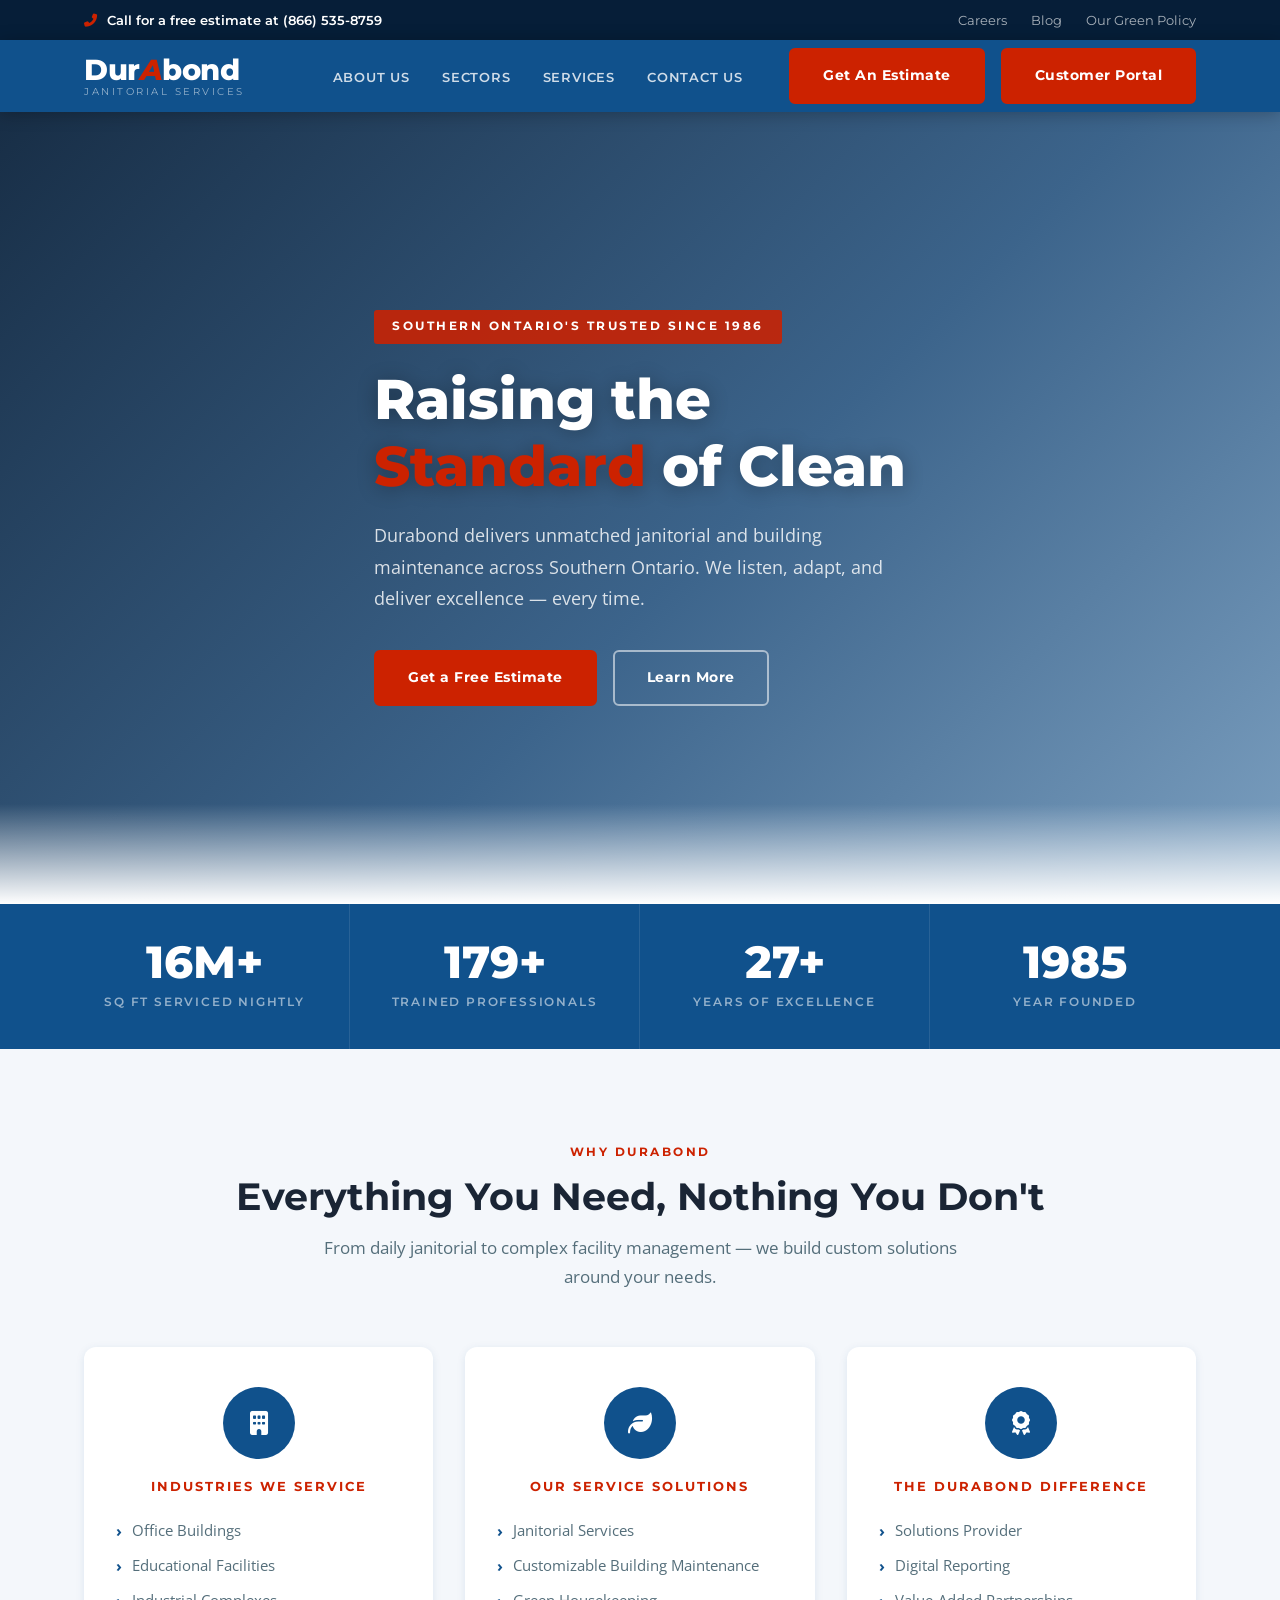
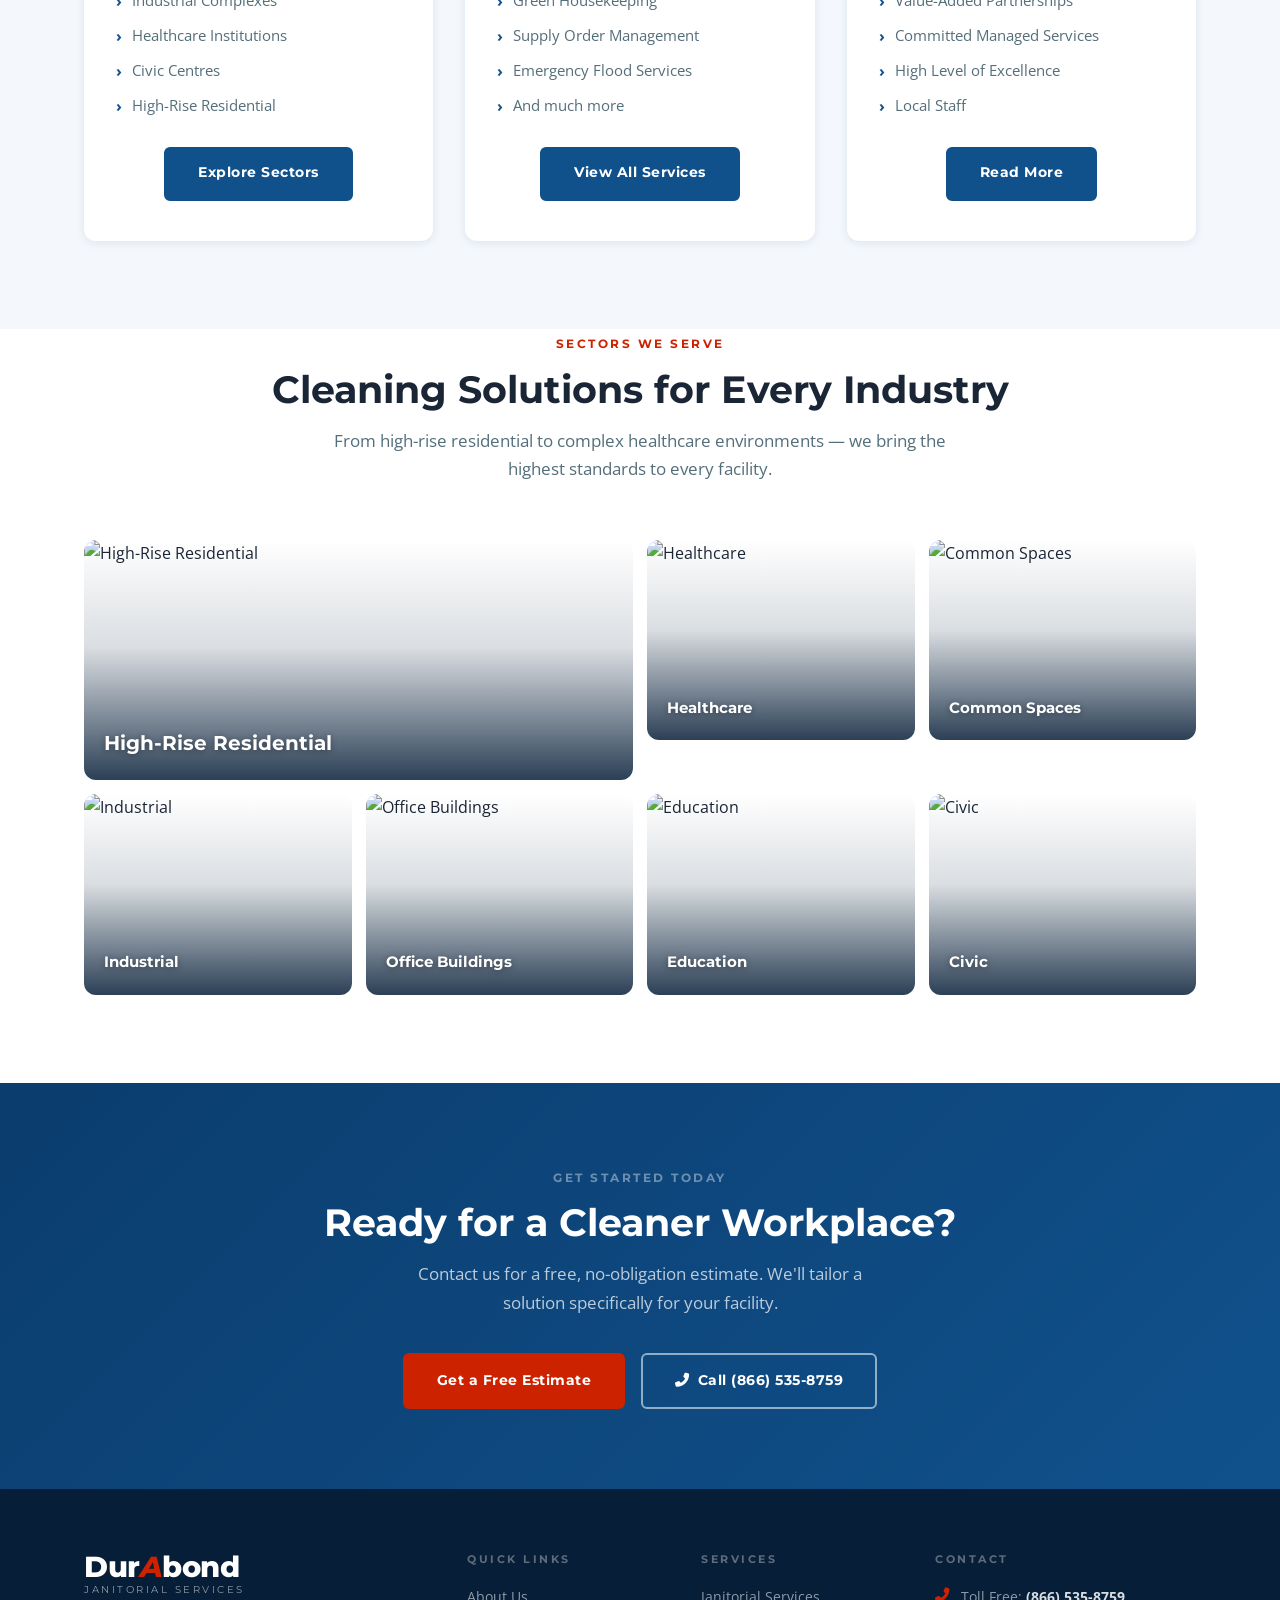
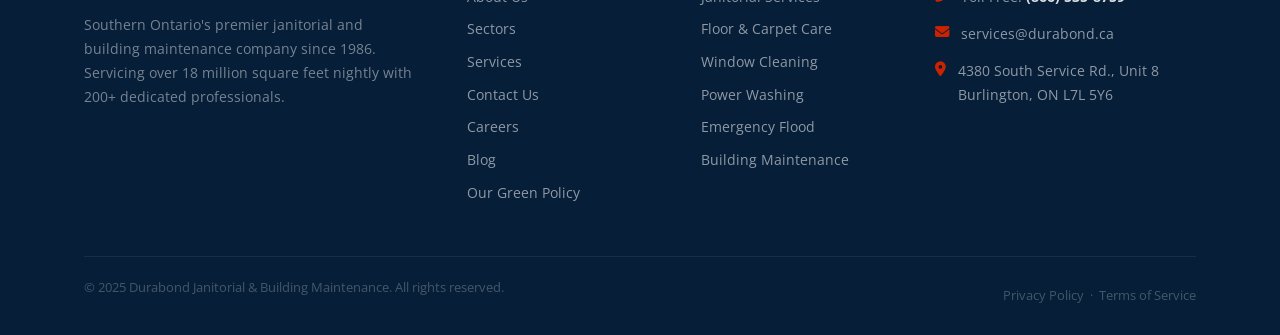
==== commit 7b385e27: "Add Customer Portal button and embed HubSpot support form - Add Customer Portal link to header nav a" ====
--- a/index.html
+++ b/index.html
@@ -47,6 +47,7 @@
         </nav>
         <div class="header-actions">
           <a href="contact.html" class="btn btn-red">Get An Estimate</a>
+          <a href="https://durabond-7115212.hs-sites.com/tickets-view" class="btn btn-red" target="_blank">Customer Portal</a>
           <button class="hamburger" id="hamburger" aria-label="Toggle menu">
             <span></span><span></span><span></span>
           </button>
